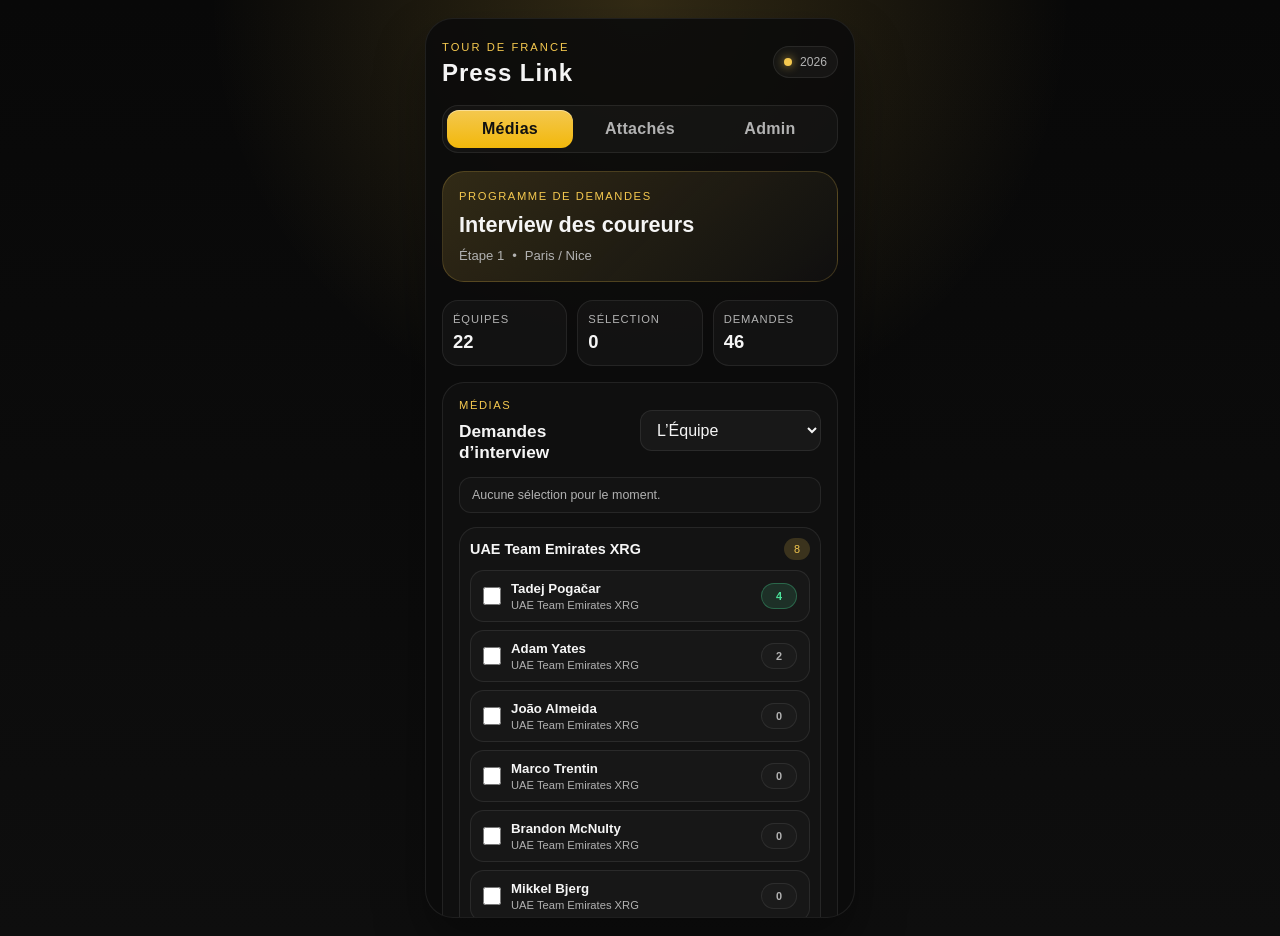
==== index.html @ 26c08b97 "feat: add Tour de France press request app Co-authored-by: Copilot <223556219+Copilot@users.noreply." ====
<!DOCTYPE html>
<html lang="fr">
  <head>
    <meta charset="UTF-8" />
    <meta name="viewport" content="width=device-width, initial-scale=1.0" />
    <title>Tour de France – Demandes d’interview</title>
    <link rel="stylesheet" href="styles.css" />
  </head>
  <body>
    <div class="phone-shell">
      <header class="app-header">
        <div class="brand-block">
          <span class="brand-kicker">Tour de France</span>
          <h1>Press Link</h1>
        </div>
        <div class="header-indicator">
          <span class="live-dot"></span>
          2026
        </div>
      </header>

      <nav class="role-switcher" aria-label="Choix du profil">
        <button class="role-tab active" data-role="media">Médias</button>
        <button class="role-tab" data-role="attaché">Attachés</button>
        <button class="role-tab" data-role="admin">Admin</button>
      </nav>

      <section class="hero-card">
        <p class="eyebrow">Programme de demandes</p>
        <h2>Interview des coureurs</h2>
        <div class="hero-line">
          <span>Étape 1</span>
          <span>•</span>
          <span>Paris / Nice</span>
        </div>
      </section>

      <section class="stats-row">
        <div class="stat-card">
          <span>Équipes</span>
          <strong id="teamCount">22</strong>
        </div>
        <div class="stat-card">
          <span>Sélection</span>
          <strong id="selectionCount">0</strong>
        </div>
        <div class="stat-card">
          <span>Demandes</span>
          <strong id="requestCount">0</strong>
        </div>
      </section>

      <main class="panel-stack">
        <section class="panel active" id="mediaPanel">
          <div class="panel-head">
            <div>
              <p class="section-label">Médias</p>
              <h3>Demandes d’interview</h3>
            </div>
            <select id="mediaSelect" aria-label="Choisir un média">
              <option value="L’Équipe">L’Équipe</option>
              <option value="Le Monde">Le Monde</option>
              <option value="Cycling News">Cycling News</option>
              <option value="France Télévisions">France Télévisions</option>
              <option value="RTBF">RTBF</option>
              <option value="Le Soir">Le Soir</option>
            </select>
          </div>

          <div id="mediaSelectionSummary" class="selection-summary empty">
            Aucune sélection pour le moment.
          </div>

          <div id="mediaTeamList" class="team-list"></div>

          <button id="validateRequests" class="primary-button" type="button">
            Valider les sélections
          </button>
        </section>

        <section class="panel" id="attachéPanel">
          <div class="panel-head compact">
            <div>
              <p class="section-label">Attaché de presse</p>
              <h3 id="attachéTeamTitle">Équipe UAE</h3>
            </div>
            <span class="team-badge" id="attachéBadge">UAE</span>
          </div>

          <div id="attachéList" class="attaché-list"></div>
        </section>

        <section class="panel" id="adminPanel">
          <div class="panel-head compact">
            <div>
              <p class="section-label">Administration</p>
              <h3>Étapes et courses</h3>
            </div>
          </div>

          <div class="stage-form">
            <input id="stageName" type="text" placeholder="Nom de l’étape" />
            <input id="stageDate" type="date" />
            <button id="addStage" type="button" class="primary-button mini">Ajouter</button>
          </div>

          <ul id="stageList" class="stage-list"></ul>
        </section>
      </main>
    </div>

    <script src="app.js"></script>
  </body>
</html>
---- styles.css ----
:root {
  --bg: #090909;
  --bg-strong: #101010;
  --card: #131313;
  --card-elevated: #1b1b1b;
  --line: rgba(255, 255, 255, 0.08);
  --gold: #f4c84f;
  --gold-strong: #f2b80b;
  --gold-soft: rgba(244, 200, 79, 0.18);
  --text: #f5f5f5;
  --muted: #b2b2b2;
  --success: #4be49b;
  --shadow: 0 25px 50px rgba(0, 0, 0, 0.35);
}

* {
  box-sizing: border-box;
}

html, body {
  margin: 0;
  min-height: 100%;
  font-family: Inter, "Segoe UI", sans-serif;
  background:
    radial-gradient(circle at top, rgba(244, 200, 79, 0.18), transparent 38%),
    linear-gradient(180deg, #080808 0%, #0e0e0e 100%);
  color: var(--text);
}

body {
  min-height: 100vh;
  display: flex;
  align-items: center;
  justify-content: center;
  padding: 18px;
}

button,
input,
select {
  font: inherit;
}

.phone-shell {
  width: min(100%, 430px);
  min-height: 100vh;
  max-height: 100vh;
  padding: 18px 16px 22px;
  background: rgba(12, 12, 12, 0.9);
  border: 1px solid var(--line);
  border-radius: 28px;
  box-shadow: var(--shadow);
  overflow: hidden;
}

.app-header {
  display: flex;
  align-items: center;
  justify-content: space-between;
  margin-bottom: 18px;
}

.brand-block h1 {
  font-size: 1.5rem;
  margin: 4px 0 0;
  letter-spacing: 0.04em;
}

.brand-kicker {
  font-size: 0.7rem;
  letter-spacing: 0.18em;
  text-transform: uppercase;
  display: inline-block;
  color: var(--gold);
}

.header-indicator {
  display: inline-flex;
  align-items: center;
  gap: 8px;
  padding: 8px 10px;
  border-radius: 999px;
  background: rgba(255, 255, 255, 0.04);
  border: 1px solid var(--line);
  font-size: 0.76rem;
  color: var(--muted);
}

.live-dot {
  width: 8px;
  height: 8px;
  border-radius: 50%;
  background: var(--gold);
  box-shadow: 0 0 10px rgba(244, 200, 79, 0.8);
}

.role-switcher {
  display: grid;
  grid-template-columns: repeat(3, 1fr);
  background: rgba(255, 255, 255, 0.03);
  border: 1px solid var(--line);
  border-radius: 16px;
  padding: 4px;
  gap: 4px;
}

.role-tab {
  border: none;
  background: transparent;
  color: var(--muted);
  padding: 10px 8px;
  border-radius: 12px;
  font-weight: 700;
  letter-spacing: 0.02em;
  cursor: pointer;
  transition: all 0.2s ease;
}

.role-tab.active {
  background: linear-gradient(180deg, var(--gold) 0%, var(--gold-strong) 100%);
  color: #101010;
  box-shadow: inset 0 1px 0 rgba(255, 255, 255, 0.4);
}

.hero-card {
  margin-top: 18px;
  padding: 18px 16px;
  border-radius: 22px;
  border: 1px solid rgba(244, 200, 79, 0.2);
  background: linear-gradient(135deg, rgba(244, 200, 79, 0.16), rgba(255, 255, 255, 0.02));
}

.eyebrow,
.section-label {
  margin: 0 0 10px;
  text-transform: uppercase;
  letter-spacing: 0.14em;
  color: var(--gold);
  font-size: 0.7rem;
}

.hero-card h2 {
  margin: 0;
  font-size: 1.35rem;
  line-height: 1.2;
}

.hero-line {
  display: flex;
  gap: 8px;
  align-items: center;
  margin-top: 10px;
  color: var(--muted);
  font-size: 0.82rem;
}

.stats-row {
  display: grid;
  grid-template-columns: repeat(3, 1fr);
  gap: 10px;
  margin-top: 18px;
}

.stat-card {
  background: rgba(255, 255, 255, 0.03);
  border: 1px solid var(--line);
  border-radius: 16px;
  padding: 12px 10px;
  display: flex;
  flex-direction: column;
  gap: 6px;
}

.stat-card span {
  color: var(--muted);
  font-size: 0.7rem;
  text-transform: uppercase;
  letter-spacing: 0.08em;
}

.stat-card strong {
  font-size: 1.15rem;
}

.panel-stack {
  margin-top: 16px;
  max-height: calc(100vh - 285px);
  overflow: auto;
}

.panel {
  display: none;
  background: rgba(255, 255, 255, 0.02);
  border: 1px solid var(--line);
  border-radius: 22px;
  padding: 16px;
}

.panel.active {
  display: block;
}

.panel-head {
  display: flex;
  align-items: center;
  justify-content: space-between;
  gap: 10px;
  margin-bottom: 14px;
}

.panel-head.compact {
  margin-bottom: 10px;
}

.panel-head h3 {
  margin: 0;
  font-size: 1.08rem;
}

#mediaSelect {
  padding: 10px 12px;
  border-radius: 12px;
  border: 1px solid var(--line);
  background: rgba(255, 255, 255, 0.04);
  color: var(--text);
}

.selection-summary {
  display: flex;
  flex-wrap: wrap;
  gap: 6px;
  align-items: center;
  margin-bottom: 14px;
  padding: 10px 12px;
  border-radius: 12px;
  background: rgba(244, 200, 79, 0.08);
  border: 1px solid rgba(244, 200, 79, 0.2);
  font-size: 0.78rem;
  color: var(--gold);
}

.selection-summary.empty {
  color: var(--muted);
  border-color: var(--line);
  background: rgba(255, 255, 255, 0.02);
}

.selection-chip {
  display: inline-flex;
  align-items: center;
  padding: 6px 8px;
  border-radius: 999px;
  background: rgba(255, 255, 255, 0.05);
  border: 1px solid var(--line);
  font-size: 0.72rem;
  color: var(--text);
}

.team-list,
.attaché-list {
  display: flex;
  flex-direction: column;
  gap: 12px;
}

.team-block {
  background: rgba(255, 255, 255, 0.02);
  border: 1px solid var(--line);
  border-radius: 18px;
  padding: 10px 10px 12px;
}

.team-block-header {
  display: flex;
  align-items: center;
  justify-content: space-between;
  gap: 8px;
  margin-bottom: 10px;
}

.team-name {
  font-weight: 700;
  font-size: 0.9rem;
}

.team-count {
  font-size: 0.68rem;
  padding: 5px 6px;
  border-radius: 999px;
  background: var(--gold-soft);
  color: var(--gold);
  min-width: 26px;
  text-align: center;
}

.rider-list {
  display: flex;
  flex-direction: column;
  gap: 8px;
}

.rider-item {
  display: flex;
  align-items: center;
  gap: 10px;
  border: 1px solid var(--line);
  background: rgba(255, 255, 255, 0.02);
  border-radius: 14px;
  padding: 10px 12px;
}

.rider-item input {
  accent-color: var(--gold);
  width: 18px;
  height: 18px;
  margin: 0;
  flex-shrink: 0;
}

.rider-meta {
  display: flex;
  flex: 1;
  flex-direction: column;
  gap: 3px;
  min-width: 0;
}

.rider-name {
  font-size: 0.83rem;
  font-weight: 600;
}

.rider-team {
  font-size: 0.7rem;
  color: var(--muted);
}

.rider-demand {
  display: inline-flex;
  align-items: center;
  justify-content: center;
  min-width: 36px;
  padding: 6px 8px;
  background: rgba(75, 228, 155, 0.12);
  border: 1px solid rgba(75, 228, 155, 0.3);
  border-radius: 999px;
  color: var(--success);
  font-size: 0.68rem;
  font-weight: 700;
}

.rider-demand.low {
  background: rgba(255, 255, 255, 0.02);
  border-color: var(--line);
  color: var(--muted);
}

.primary-button {
  width: 100%;
  border: none;
  background: linear-gradient(180deg, var(--gold) 0%, var(--gold-strong) 100%);
  color: #101010;
  padding: 13px 14px;
  border-radius: 14px;
  font-weight: 800;
  letter-spacing: 0.04em;
  margin-top: 14px;
  cursor: pointer;
  transition: transform 0.15s ease;
}

.primary-button:active {
  transform: scale(0.98);
}

.primary-button.mini {
  margin-top: 0;
  padding: 11px 12px;
  border-radius: 12px;
}

.team-badge {
  display: inline-flex;
  align-items: center;
  justify-content: center;
  padding: 7px 8px;
  border-radius: 999px;
  background: var(--gold-soft);
  border: 1px solid rgba(244, 200, 79, 0.25);
  color: var(--gold);
  font-size: 0.72rem;
  font-weight: 700;
}

.attaché-rider-card {
  display: flex;
  align-items: center;
  justify-content: space-between;
  gap: 10px;
  padding: 12px 10px;
  border: 1px solid var(--line);
  border-radius: 14px;
  background: rgba(255, 255, 255, 0.02);
}

.attaché-rider-card strong {
  display: block;
  font-size: 0.84rem;
}

.attaché-rider-card small {
  color: var(--muted);
  font-size: 0.68rem;
}

.attaché-requests {
  display: flex;
  flex-direction: column;
  align-items: flex-end;
  gap: 6px;
}

.request-list {
  display: flex;
  flex-wrap: wrap;
  justify-content: flex-end;
  gap: 4px;
}

.request-badge {
  display: inline-flex;
  align-items: center;
  padding: 4px 6px;
  border-radius: 999px;
  background: rgba(244, 200, 79, 0.12);
  border: 1px solid rgba(244, 200, 79, 0.22);
  color: var(--gold);
  font-size: 0.62rem;
}

.stage-form {
  display: grid;
  grid-template-columns: 1fr 1fr auto;
  gap: 8px;
  margin-top: 8px;
}

.stage-form input {
  min-width: 0;
  border: 1px solid var(--line);
  background: rgba(255, 255, 255, 0.03);
  color: var(--text);
  border-radius: 12px;
  padding: 10px 12px;
}

.stage-list {
  list-style: none;
  padding: 0;
  margin: 14px 0 0;
  display: flex;
  flex-direction: column;
  gap: 8px;
}

.stage-item {
  display: flex;
  justify-content: space-between;
  gap: 10px;
  padding: 11px 10px;
  background: rgba(255, 255, 255, 0.02);
  border: 1px solid var(--line);
  border-radius: 12px;
  font-size: 0.8rem;
}

.stage-item span:last-child {
  color: var(--muted);
}

@media (max-width: 390px) {
  .phone-shell {
    border-radius: 0;
    min-height: 100vh;
    padding-inline: 14px;
  }

  .stage-form {
    grid-template-columns: 1fr;
  }
}
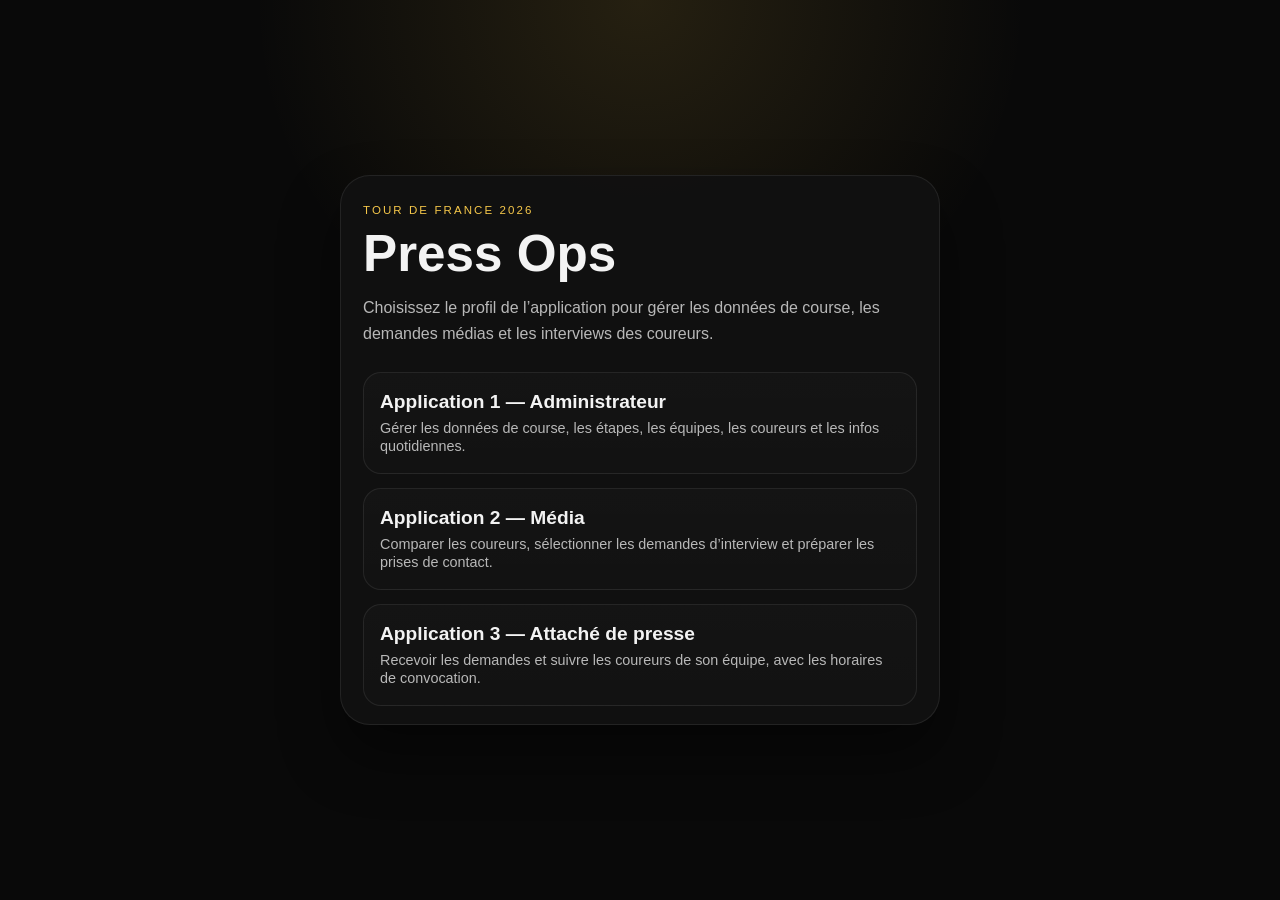
==== commit 028afa24: "feat: split the app into admin, media and press flows Co-authored-by: Copilot <223556219+Copilot@use" ====
--- a/index.html
+++ b/index.html
@@ -3,112 +3,98 @@
   <head>
     <meta charset="UTF-8" />
     <meta name="viewport" content="width=device-width, initial-scale=1.0" />
-    <title>Tour de France – Demandes d’interview</title>
-    <link rel="stylesheet" href="styles.css" />
+    <title>Tour de France – Apps de gestion</title>
+    <style>
+      :root {
+        --bg: #0a0a0a;
+        --card: #161616;
+        --gold: #f5c74a;
+        --text: #f3f3f3;
+        --muted: #b8b8b8;
+        --line: rgba(255,255,255,0.08);
+      }
+      * { box-sizing: border-box; }
+      body {
+        margin: 0;
+        min-height: 100vh;
+        background: radial-gradient(circle at top, rgba(245,199,74,0.12), transparent 35%), #090909;
+        color: var(--text);
+        font-family: Inter, "Segoe UI", sans-serif;
+        display: flex;
+        align-items: center;
+        justify-content: center;
+        padding: 20px;
+      }
+      .wrapper {
+        width: min(100%, 600px);
+        background: rgba(17,17,17,0.96);
+        border: 1px solid var(--line);
+        border-radius: 30px;
+        box-shadow: 0 30px 60px rgba(0,0,0,.45);
+        padding: 28px 22px 18px;
+      }
+      .eyebrow {
+        margin: 0 0 8px;
+        text-transform: uppercase;
+        letter-spacing: 0.18em;
+        font-size: 0.72rem;
+        color: var(--gold);
+      }
+      h1 {
+        margin: 0;
+        font-size: clamp(2rem, 5vw, 3.2rem);
+      }
+      .subtitle {
+        margin: 12px 0 26px;
+        color: var(--muted);
+        line-height: 1.6;
+      }
+      .apps {
+        display: grid;
+        gap: 14px;
+      }
+      .app-card {
+        display: block;
+        padding: 18px 16px;
+        border-radius: 18px;
+        border: 1px solid var(--line);
+        text-decoration: none;
+        color: var(--text);
+        background: linear-gradient(180deg, rgba(255,255,255,0.02), rgba(255,255,255,0.01));
+      }
+      .app-card strong {
+        display: block;
+        font-size: 1.2rem;
+        margin-bottom: 6px;
+      }
+      .app-card span {
+        color: var(--muted);
+        font-size: 0.9rem;
+      }
+      .app-card:hover {
+        border-color: rgba(245,199,74,0.4);
+      }
+    </style>
   </head>
   <body>
-    <div class="phone-shell">
-      <header class="app-header">
-        <div class="brand-block">
-          <span class="brand-kicker">Tour de France</span>
-          <h1>Press Link</h1>
-        </div>
-        <div class="header-indicator">
-          <span class="live-dot"></span>
-          2026
-        </div>
-      </header>
-
-      <nav class="role-switcher" aria-label="Choix du profil">
-        <button class="role-tab active" data-role="media">Médias</button>
-        <button class="role-tab" data-role="attaché">Attachés</button>
-        <button class="role-tab" data-role="admin">Admin</button>
-      </nav>
-
-      <section class="hero-card">
-        <p class="eyebrow">Programme de demandes</p>
-        <h2>Interview des coureurs</h2>
-        <div class="hero-line">
-          <span>Étape 1</span>
-          <span>•</span>
-          <span>Paris / Nice</span>
-        </div>
-      </section>
-
-      <section class="stats-row">
-        <div class="stat-card">
-          <span>Équipes</span>
-          <strong id="teamCount">22</strong>
-        </div>
-        <div class="stat-card">
-          <span>Sélection</span>
-          <strong id="selectionCount">0</strong>
-        </div>
-        <div class="stat-card">
-          <span>Demandes</span>
-          <strong id="requestCount">0</strong>
-        </div>
-      </section>
-
-      <main class="panel-stack">
-        <section class="panel active" id="mediaPanel">
-          <div class="panel-head">
-            <div>
-              <p class="section-label">Médias</p>
-              <h3>Demandes d’interview</h3>
-            </div>
-            <select id="mediaSelect" aria-label="Choisir un média">
-              <option value="L’Équipe">L’Équipe</option>
-              <option value="Le Monde">Le Monde</option>
-              <option value="Cycling News">Cycling News</option>
-              <option value="France Télévisions">France Télévisions</option>
-              <option value="RTBF">RTBF</option>
-              <option value="Le Soir">Le Soir</option>
-            </select>
-          </div>
-
-          <div id="mediaSelectionSummary" class="selection-summary empty">
-            Aucune sélection pour le moment.
-          </div>
-
-          <div id="mediaTeamList" class="team-list"></div>
-
-          <button id="validateRequests" class="primary-button" type="button">
-            Valider les sélections
-          </button>
-        </section>
-
-        <section class="panel" id="attachéPanel">
-          <div class="panel-head compact">
-            <div>
-              <p class="section-label">Attaché de presse</p>
-              <h3 id="attachéTeamTitle">Équipe UAE</h3>
-            </div>
-            <span class="team-badge" id="attachéBadge">UAE</span>
-          </div>
-
-          <div id="attachéList" class="attaché-list"></div>
-        </section>
-
-        <section class="panel" id="adminPanel">
-          <div class="panel-head compact">
-            <div>
-              <p class="section-label">Administration</p>
-              <h3>Étapes et courses</h3>
-            </div>
-          </div>
-
-          <div class="stage-form">
-            <input id="stageName" type="text" placeholder="Nom de l’étape" />
-            <input id="stageDate" type="date" />
-            <button id="addStage" type="button" class="primary-button mini">Ajouter</button>
-          </div>
-
-          <ul id="stageList" class="stage-list"></ul>
-        </section>
-      </main>
+    <div class="wrapper">
+      <p class="eyebrow">Tour de France 2026</p>
+      <h1>Press Ops</h1>
+      <p class="subtitle">Choisissez le profil de l’application pour gérer les données de course, les demandes médias et les interviews des coureurs.</p>
+      <div class="apps">
+        <a class="app-card" href="/admin/index.html">
+          <strong>Application 1 — Administrateur</strong>
+          <span>Gérer les données de course, les étapes, les équipes, les coureurs et les infos quotidiennes.</span>
+        </a>
+        <a class="app-card" href="/media/index.html">
+          <strong>Application 2 — Média</strong>
+          <span>Comparer les coureurs, sélectionner les demandes d’interview et préparer les prises de contact.</span>
+        </a>
+        <a class="app-card" href="/press/index.html">
+          <strong>Application 3 — Attaché de presse</strong>
+          <span>Recevoir les demandes et suivre les coureurs de son équipe, avec les horaires de convocation.</span>
+        </a>
+      </div>
     </div>
-
-    <script src="app.js"></script>
   </body>
 </html>
